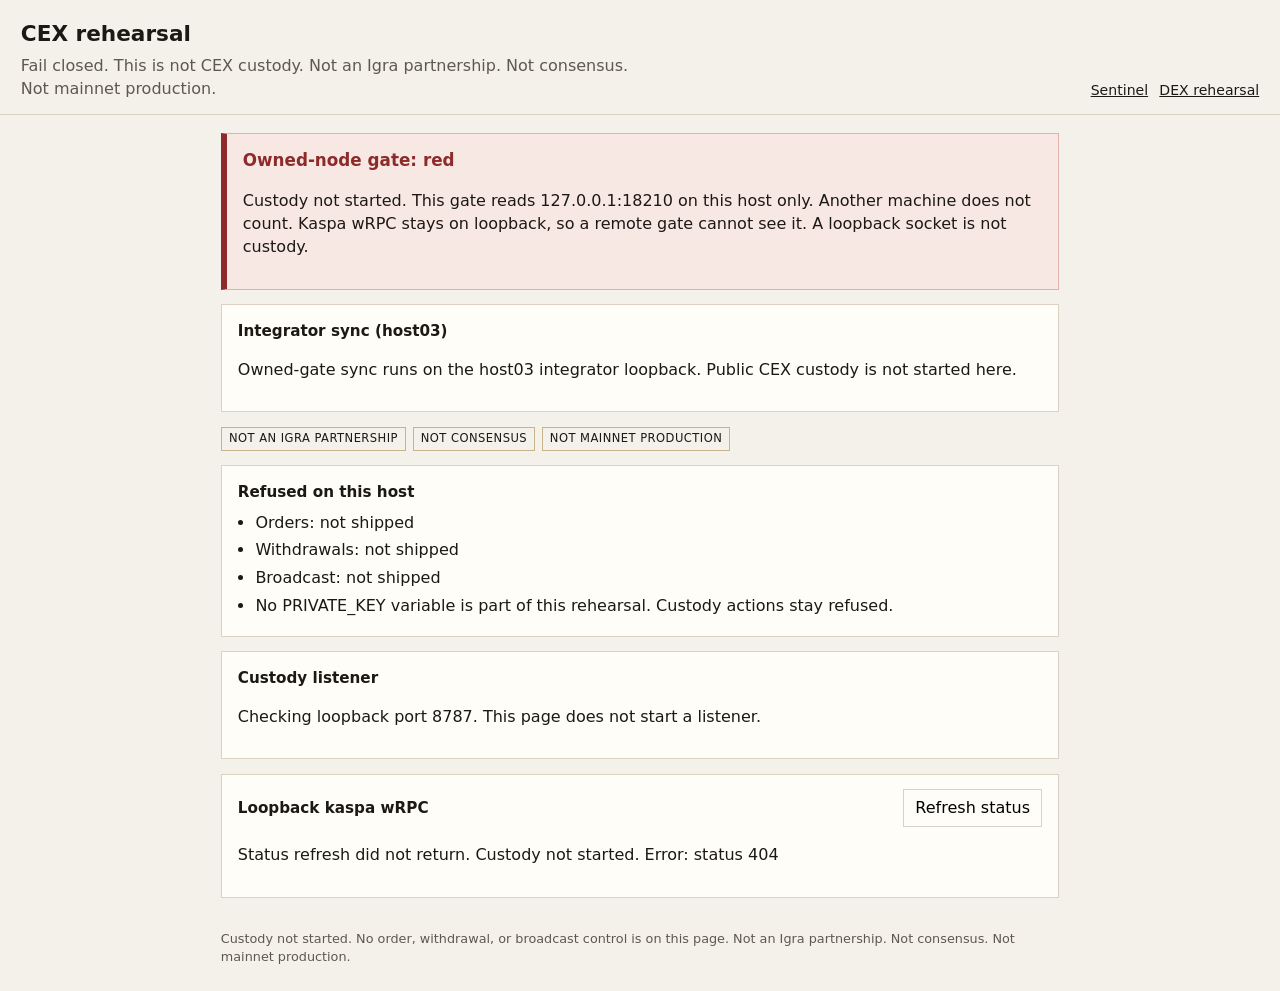
==== ui/cex/index.html @ d72aa2e3 "Add TN10 rehearsal surfaces, CEX/DEX UIs, and exchange trading APIs. Mirror integrator trading route" ====
<!DOCTYPE html>
<html lang="en">
<head>
  <meta charset="utf-8" />
  <meta name="viewport" content="width=device-width, initial-scale=1" />
  <title>CEX rehearsal — fail closed</title>
  <style>
    :root {
      --paper: #f4f1ea;
      --ink: #1c1915;
      --muted: #5e584f;
      --line: #d9d2c5;
      --red: #8d2b2b;
      --redbg: #f8e8e4;
      --ok: #1f6b45;
      --font: "Segoe UI", system-ui, sans-serif;
      --mono: ui-monospace, "Cascadia Mono", monospace;
    }
    * { box-sizing: border-box; }
    body { margin: 0; background: var(--paper); color: var(--ink); font-family: var(--font); line-height: 1.45; }
    a { color: var(--ink); }
    header {
      display: flex; justify-content: space-between; gap: 1rem; align-items: flex-end;
      padding: 1.1rem 1.3rem .9rem; border-bottom: 1px solid var(--line);
    }
    h1 { margin: 0; font-size: 1.35rem; font-weight: 650; }
    .sub { margin: .3rem 0 0; color: var(--muted); max-width: 40rem; }
    nav { display: flex; gap: .7rem; font-size: .88rem; }
    main { max-width: 880px; margin: 0 auto; padding: 1.1rem 1.3rem 2rem; display: grid; gap: .9rem; }
    .gate {
      background: var(--redbg);
      border: 1px solid #e2b2aa;
      border-left: 6px solid var(--red);
      padding: .9rem 1rem;
    }
    .gate strong { color: var(--red); font-size: 1.05rem; }
    section { border: 1px solid var(--line); background: #fffdf8; padding: .9rem 1rem; }
    h2 { margin: 0 0 .5rem; font-size: .95rem; }
    ul { margin: 0; padding-left: 1.1rem; }
    li { margin: .28rem 0; }
    .row { display: flex; justify-content: space-between; gap: 1rem; padding: .35rem 0; border-bottom: 1px solid var(--line); font-size: .9rem; }
    .row span:first-child { color: var(--muted); }
    .mono { font-family: var(--mono); font-size: .78rem; }
    button {
      font: inherit; background: transparent; border: 1px solid var(--line); padding: .4rem .7rem; cursor: pointer;
    }
    .chips { display: flex; flex-wrap: wrap; gap: .4rem; }
    .chip { font-size: .72rem; letter-spacing: .04em; text-transform: uppercase; border: 1px solid #c8b48a; padding: .18rem .45rem; }
    footer { color: var(--muted); font-size: .8rem; padding: 0 1.3rem 1.5rem; max-width: 880px; margin: 0 auto; }
  </style>
</head>
<body data-surface="cex">
  <header>
    <div>
      <h1>CEX rehearsal</h1>
      <p class="sub">Fail closed. This is not CEX custody. Not an Igra partnership. Not consensus. Not mainnet production.</p>
    </div>
    <nav>
      <a href="https://sentinel.tuce.app">Sentinel</a>
      <a href="https://dex.tuce.app">DEX rehearsal</a>
    </nav>
  </header>
  <main>
    <div class="gate">
      <strong>Owned-node gate: red</strong>
      <p>Custody not started. This gate reads 127.0.0.1:18210 on this host only. Another machine does not count. Kaspa wRPC stays on loopback, so a remote gate cannot see it. A loopback socket is not custody.</p>
    </div>
    <section><h2>Integrator sync (host03)</h2><p id="integratorSync">Owned-gate sync runs on the host03 integrator loopback. Public CEX custody is not started here.</p></section>
    <div class="chips">
      <span class="chip">Not an Igra partnership</span>
      <span class="chip">Not consensus</span>
      <span class="chip">Not mainnet production</span>
    </div>
    <section>
      <h2>Refused on this host</h2>
      <ul>
        <li>Orders: not shipped</li>
        <li>Withdrawals: not shipped</li>
        <li>Broadcast: not shipped</li>
        <li id="keyLine">No PRIVATE_KEY variable is part of this rehearsal. Custody actions stay refused.</li>
      </ul>
    </section>
    <section>
      <h2>Custody listener</h2>
      <p id="listener">Checking loopback port 8787. This page does not start a listener.</p>
    </section>
    <section>
      <div style="display:flex;justify-content:space-between;align-items:center;gap:1rem">
        <h2 style="margin:0">Loopback kaspa wRPC</h2>
        <button type="button" id="refresh">Refresh status</button>
      </div>
      <p id="tn10">The page is already up. A short read of 127.0.0.1:18210 follows. It is not proxied and it is not public.</p>
      <div id="tn10rows"></div>
    </section>
  </main>
  <footer>
    Custody not started. No order, withdrawal, or broadcast control is on this page.
    Not an Igra partnership. Not consensus. Not mainnet production.
  </footer>
  <script>
    const listenerEl = document.getElementById("listener");
    const keyLine = document.getElementById("keyLine");
    const tn10El = document.getElementById("tn10");
    const rowsEl = document.getElementById("tn10rows");

    function row(k, v) {
      return `<div class="row"><span>${k}</span><span class="mono">${v}</span></div>`;
    }

    function render(body) {
      const listener = body.custody_listener || {};
      if (listener.open) {
        listenerEl.textContent = "Loopback port 8787 is accepting connections. Sentinel did not start it and does not use it. Custody not started.";
      } else {
        listenerEl.textContent = "No custody listener on 127.0.0.1:8787. Custody not started.";
      }
      if (body.private_key_in_process_env) {
        keyLine.textContent = "A PRIVATE_KEY name is present in the sentinel process. Custody actions stay refused. The name is not shown here.";
      } else {
        keyLine.textContent = "No PRIVATE_KEY name in the sentinel process. Custody not started.";
      }
      const sync = body.integrator_sync || {};
      const syncEl = document.getElementById("integratorSync");
      if (syncEl) {
        let line = sync.summary || syncEl.textContent;
        if (sync.probe === "ok" && sync.owned_gate_green === true) {
          line += " Internal probe: owned_gate green on host03.";
        } else if (sync.probe === "unreachable") {
          line += " Internal probe could not reach host03 (loopback-only integrator).";
        }
        syncEl.textContent = line;
      }
      const gate = body.owned_node_gate || {};
      const gateNote = document.querySelector(".gate p");
      if (gateNote && gate.reason) gateNote.textContent = gate.reason;
      const tn = body.tn10 || {};
      if (!tn.listening) {
        tn10El.textContent = "127.0.0.1:18210 is not accepting connections. Not proxied. Owned-node gate stays red.";
        rowsEl.innerHTML = "";
        return;
      }
      if (!tn.answered) {
        tn10El.textContent = "127.0.0.1:18210 accepted a connection. The short wRPC read did not return a status. Not proxied. Owned-node gate stays red.";
        rowsEl.innerHTML = "";
        return;
      }
      tn10El.textContent = "Read from loopback only. Not exposed publicly. This API does not proxy wRPC. Owned-node gate stays red.";
      rowsEl.innerHTML = [
        row("Network id", tn.network_id || "not provided"),
        row("Synced", tn.is_synced === true ? "yes" : (tn.is_synced === false ? "no" : "—")),
        row("UTXO index", tn.has_utxo_index === true ? "yes" : (tn.has_utxo_index === false ? "no" : "—")),
        row("Headers", tn.header_count ?? "—"),
        row("Blocks", tn.block_count ?? "—"),
        row("Virtual DAA", tn.virtual_daa_score ?? "—"),
        row("Sync note", tn.sync_note || "none"),
      ].join("");
    }

    async function load() {
      const ctrl = new AbortController();
      const timer = setTimeout(() => ctrl.abort(), 3000);
      try {
        const res = await fetch("/v1/cex/status", { signal: ctrl.signal });
        if (!res.ok) throw new Error("status " + res.status);
        const body = await res.json();
        if (body.custody_started || body.actions_enabled) {
          listenerEl.textContent = "The status payload disagreed with the fail-closed page. No custody action is available here.";
        }
        const gate = body.owned_node_gate || {};
        const tn = body.tn10 || {};
        if (gate.status && gate.status !== "red") {
          const strong = document.querySelector(".gate strong");
          const note = document.querySelector(".gate p");
          if (strong) strong.textContent = "Owned-node gate: red";
          if (note) note.textContent = "The status payload disagreed with the fail-closed page. Owned-node gate stays red. Custody not started.";
        } else if (gate.local_synced === true && tn.is_synced !== true) {
          const note = document.querySelector(".gate p");
          if (note) note.textContent = "The status payload claimed sync that this host's probe did not report. Owned-node gate stays red. Custody not started.";
        }
        render(body);
      } catch (err) {
        tn10El.textContent = "Status refresh did not return. Custody not started. " + err;
      } finally {
        clearTimeout(timer);
      }
    }

    document.getElementById("refresh").addEventListener("click", load);
    load();
  </script>
</body>
</html>
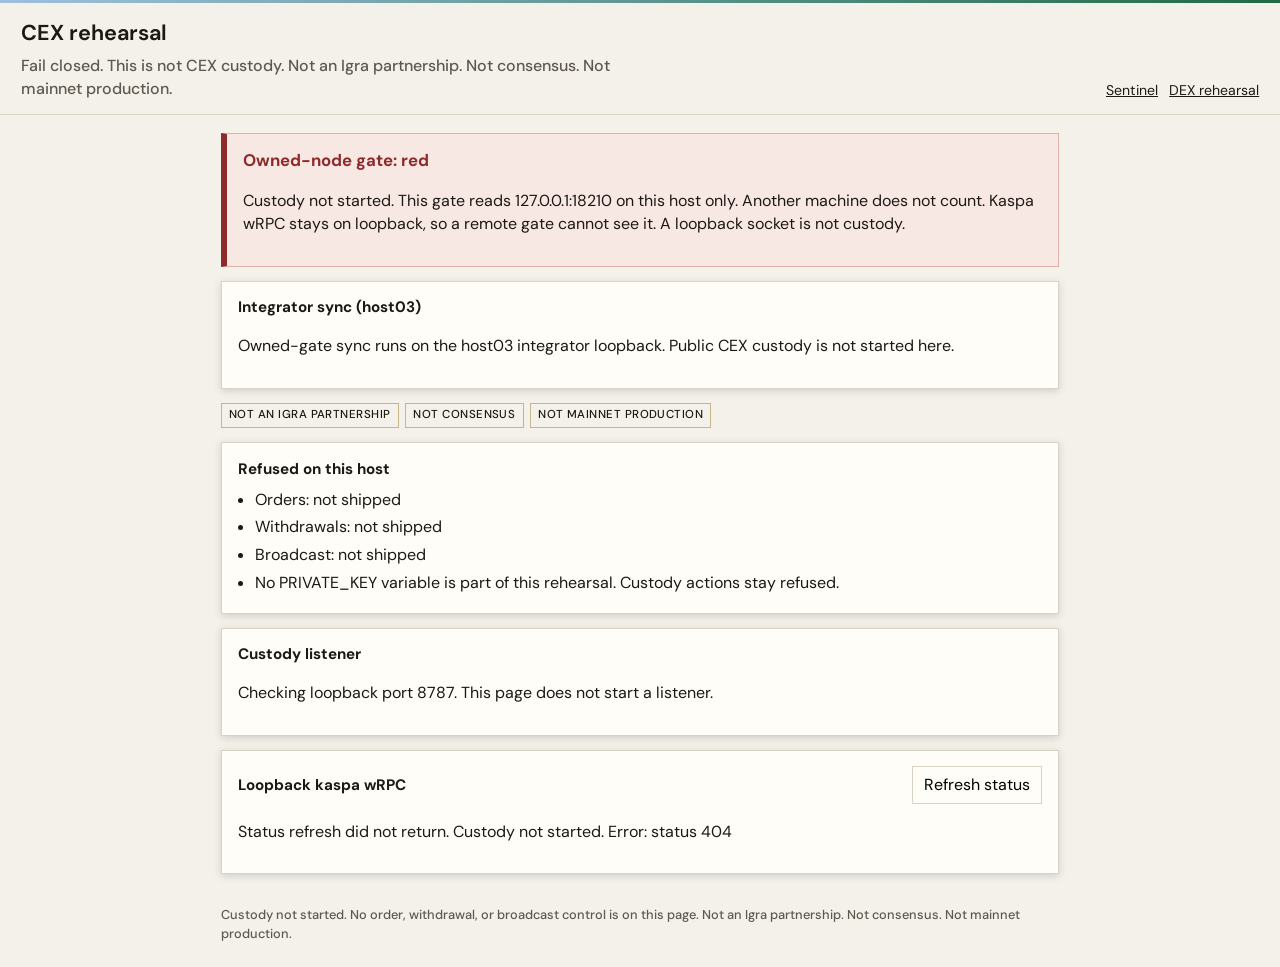
==== commit 59d8b76e: "Polish rehearsal UIs with shared typography and layout CSS." ====
--- a/ui/cex/index.html
+++ b/ui/cex/index.html
@@ -3,6 +3,10 @@
 <head>
   <meta charset="utf-8" />
   <meta name="viewport" content="width=device-width, initial-scale=1" />
+  <link rel="preconnect" href="https://fonts.googleapis.com" />
+  <link rel="preconnect" href="https://fonts.gstatic.com" crossorigin />
+  <link href="https://fonts.googleapis.com/css2?family=DM+Sans:ital,opsz,wght@0,9..40,400;0,9..40,600;0,9..40,700;1,9..40,400&family=JetBrains+Mono:wght@400;500&display=swap" rel="stylesheet" />
+  <link rel="stylesheet" href="/ui/shared/sentinel-ui.css" />
   <title>CEX rehearsal — fail closed</title>
   <style>
     :root {
--- a/ui/shared/sentinel-ui.css
+++ b/ui/shared/sentinel-ui.css
@@ -0,0 +1,65 @@
+:root {
+  --bg-texture: radial-gradient(circle at 50% 0%, rgba(255, 255, 255, 0.04) 0%, transparent 75%);
+  --font-sans: "DM Sans", system-ui, sans-serif;
+  --font-mono: "JetBrains Mono", ui-monospace, monospace;
+  --focus-ring: 0 0 0 2px rgba(158, 192, 220, 0.4);
+  --card-inset: inset 0 1px 0 rgba(255, 255, 255, 0.06);
+}
+
+body {
+  font-family: var(--font-sans) !important;
+  background-image: var(--bg-texture);
+  background-attachment: fixed;
+}
+
+pre, code, .addr, .mono {
+  font-family: var(--font-mono) !important;
+}
+
+/* Hero strip on headers */
+header {
+  position: relative;
+}
+header::before {
+  content: "";
+  position: absolute;
+  top: 0;
+  left: 0;
+  right: 0;
+  height: 3px;
+  background: linear-gradient(90deg, var(--link, var(--accent, #9ec0dc)), var(--ok, var(--accent, #8fbfa8)));
+}
+
+/* Improved nav pills and buttons */
+nav a, .wallet-bar button, button {
+  transition: all 0.2s ease;
+}
+nav a:hover, button:hover:not(:disabled) {
+  background-color: rgba(255, 255, 255, 0.05);
+  transform: translateY(-1px);
+}
+
+/* Card depth via border+subtle inset highlight (no heavy box-shadow) */
+.card, section, .modal {
+  box-shadow: var(--card-inset), 0 2px 8px rgba(0, 0, 0, 0.15);
+  transition: transform 0.2s ease, box-shadow 0.2s ease;
+}
+.card:hover, section:hover {
+  box-shadow: var(--card-inset), 0 4px 12px rgba(0, 0, 0, 0.2);
+}
+
+/* Focus-visible rings */
+a:focus-visible, button:focus-visible, input:focus-visible, select:focus-visible {
+  outline: none;
+  box-shadow: var(--focus-ring);
+}
+
+/* Smooth transitions */
+input, select {
+  transition: border-color 0.2s ease, box-shadow 0.2s ease;
+}
+
+/* Keep fail-closed disclaimers visible */
+.role, footer, .chip, .sub {
+  font-weight: 500;
+}
